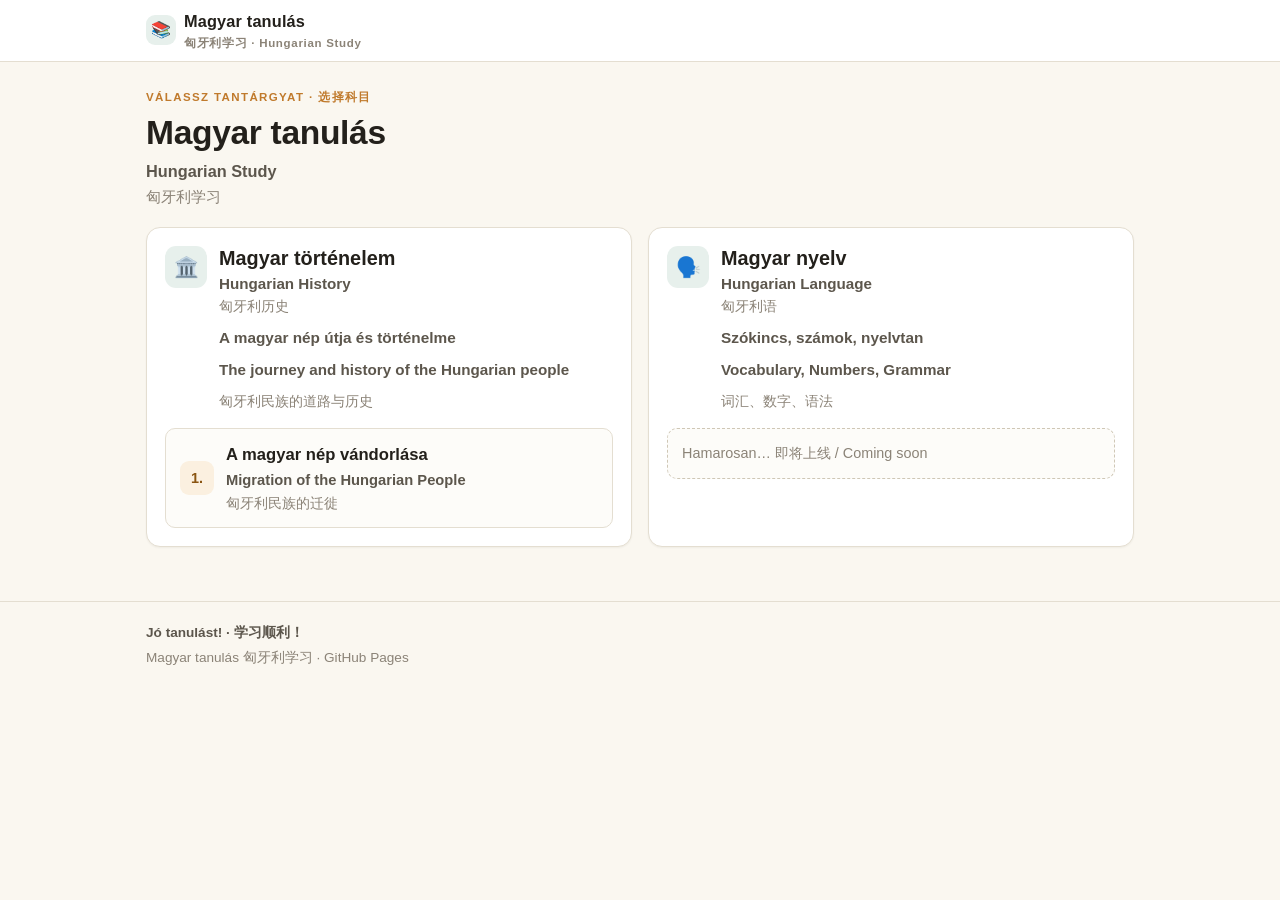
==== index.html @ de8283bd "Add Hungarian study site: home + History Lesson 01 (migration timeline, self-test, random quiz)" ====
<!DOCTYPE html>
<html lang="hu">
<head>
  <meta charset="UTF-8">
  <meta name="viewport" content="width=device-width, initial-scale=1">
  <meta name="description" content="Magyar tanulás – 匈牙利学习：匈牙利历史与匈牙利语课程，可在手机、平板、电脑上学习。">
  <title>Magyar tanulás 匈牙利学习</title>
  <link rel="stylesheet" href="assets/css/style.css">
  <link rel="icon" href="data:image/svg+xml,<svg xmlns='http://www.w3.org/2000/svg' viewBox='0 0 100 100'><text y='.9em' font-size='90'>📚</text></svg>">
</head>
<body class="mode-study">

  <header class="topbar">
    <div class="wrap topbar-inner">
      <a class="brand" href="index.html">
        <span class="brand-mark" aria-hidden="true">📚</span>
        <span>
          Magyar tanulás
          <small>匈牙利学习 · Hungarian Study</small>
        </span>
      </a>
    </div>
  </header>

  <main class="wrap">
    <div class="page-head">
      <p class="eyebrow">Válassz tantárgyat · 选择科目</p>
      <h1 lang="hu">Magyar tanulás</h1>
      <div class="en" lang="en">Hungarian Study</div>
      <div class="zh" lang="zh-Hans">匈牙利学习</div>
    </div>

    <!-- 分类和课程由 data/courses.js 自动生成 -->
    <div id="app" data-page="home"></div>
  </main>

  <footer class="foot">
    <div class="wrap">
      <p lang="hu" class="hu">Jó tanulást! · 学习顺利！</p>
      <p>Magyar tanulás 匈牙利学习 · GitHub Pages</p>
    </div>
  </footer>

  <script src="data/courses.js"></script>
  <script src="assets/js/app.js"></script>
</body>
</html>
---- assets/css/style.css ----
/* =========================================================================
   Magyar tanulás – 匈牙利学习  |  style.css
   设计原则：柔和纸张感、干净、留白充分、手机优先、字体稍大。
   匈牙利语最大最醒目；英文第二层；中文第三层（更小更浅）。
   ========================================================================= */

:root {
  --paper: #faf7f0;
  --card: #ffffff;
  --ink: #23201b;
  --ink-soft: #5c564c;
  --ink-faint: #8b8377;
  --line: #e4ded1;
  --line-strong: #cfc7b6;
  --accent: #2f6b5e;
  --accent-soft: #e7f0ec;
  --accent-ink: #1f4a41;
  --warm: #c07a2c;
  --warm-soft: #fbf0e0;
  --radius: 14px;
  --radius-sm: 10px;
  --shadow: 0 1px 2px rgba(35, 32, 27, 0.05);
}

* { box-sizing: border-box; }

html {
  -webkit-text-size-adjust: 100%;
}

body {
  margin: 0;
  background: var(--paper);
  color: var(--ink);
  font-family: "Segoe UI", "Noto Sans", -apple-system, BlinkMacSystemFont, Roboto,
    "Helvetica Neue", Arial, sans-serif;
  font-size: 17px;
  line-height: 1.6;
  -webkit-font-smoothing: antialiased;
}

.wrap {
  width: 100%;
  max-width: 1020px;
  margin: 0 auto;
  padding: 0 16px;
}

a { color: var(--accent-ink); }

/* ---------- 语言层级：HU 第一 / EN 第二 / ZH 第三 ---------- */
.hu { font-weight: 700; }
.en { color: var(--ink-soft); }
.zh { color: var(--ink-faint); font-size: 0.86em; line-height: 1.55; }

/* ---------- 顶部栏 ---------- */
.topbar {
  background: var(--card);
  border-bottom: 1px solid var(--line);
  position: sticky;
  top: 0;
  z-index: 20;
}

.topbar-inner {
  display: flex;
  align-items: center;
  gap: 10px;
  min-height: 58px;
  padding-top: 8px;
  padding-bottom: 8px;
  flex-wrap: wrap;
}

.brand {
  font-weight: 800;
  font-size: 1.02rem;
  letter-spacing: 0.01em;
  text-decoration: none;
  color: var(--ink);
  margin-right: auto;
  display: flex;
  align-items: center;
  gap: 8px;
}

.brand small {
  display: block;
  font-weight: 600;
  font-size: 0.72rem;
  color: var(--ink-faint);
  letter-spacing: 0.06em;
}

.brand-mark {
  width: 30px;
  height: 30px;
  border-radius: 9px;
  background: var(--accent-soft);
  color: var(--accent-ink);
  display: grid;
  place-items: center;
  font-size: 1rem;
  flex: none;
}

.backlink {
  text-decoration: none;
  font-size: 0.92rem;
  font-weight: 600;
  color: var(--accent-ink);
  padding: 7px 10px;
  border-radius: 8px;
  white-space: nowrap;
}

.backlink:hover { background: var(--accent-soft); }

/* ---------- 按钮 ---------- */
.btn {
  font: inherit;
  font-size: 0.92rem;
  font-weight: 600;
  cursor: pointer;
  border: 1px solid var(--line-strong);
  background: var(--card);
  color: var(--ink);
  border-radius: 10px;
  padding: 9px 13px;
  line-height: 1.2;
  transition: background 0.15s ease, border-color 0.15s ease, color 0.15s ease;
}

.btn:hover { border-color: var(--accent); }

.btn-accent {
  background: var(--accent);
  border-color: var(--accent);
  color: #fff;
}

.btn-accent:hover { background: var(--accent-ink); border-color: var(--accent-ink); }

.btn.is-on {
  background: var(--accent-soft);
  border-color: var(--accent);
  color: var(--accent-ink);
}

.btn-sm {
  font-size: 0.84rem;
  padding: 7px 11px;
  border-radius: 9px;
}

/* ---------- 页面标题区块 ---------- */
.page-head {
  padding: 26px 0 18px;
}

.eyebrow {
  text-transform: uppercase;
  letter-spacing: 0.12em;
  font-size: 0.72rem;
  font-weight: 700;
  color: var(--warm);
  margin: 0 0 6px;
}

.page-head h1 {
  margin: 0;
  font-size: 1.72rem;
  line-height: 1.25;
  letter-spacing: -0.01em;
}

.page-head .en {
  font-size: 1.02rem;
  font-weight: 600;
  margin-top: 4px;
}

.page-head .zh {
  margin-top: 2px;
  font-size: 0.92rem;
}

/* ---------- 首页分类 ---------- */
.course-grid {
  display: grid;
  gap: 16px;
  padding-bottom: 24px;
}

.course-card {
  background: var(--card);
  border: 1px solid var(--line);
  border-radius: var(--radius);
  box-shadow: var(--shadow);
  padding: 18px;
}

.course-card-head {
  display: flex;
  align-items: flex-start;
  gap: 12px;
}

.course-icon {
  width: 42px;
  height: 42px;
  flex: none;
  border-radius: 11px;
  background: var(--accent-soft);
  display: grid;
  place-items: center;
  font-size: 1.25rem;
}

.course-card h2 {
  margin: 0;
  font-size: 1.24rem;
  line-height: 1.3;
}

.course-card .en { font-weight: 600; font-size: 0.95rem; }
.course-card .zh { font-size: 0.88rem; }

.lesson-list {
  list-style: none;
  margin: 16px 0 0;
  padding: 0;
  display: grid;
  gap: 10px;
}

.lesson-link {
  display: flex;
  align-items: center;
  gap: 12px;
  text-decoration: none;
  color: var(--ink);
  background: #fdfcf9;
  border: 1px solid var(--line);
  border-radius: var(--radius-sm);
  padding: 13px 14px;
  transition: border-color 0.15s ease, background 0.15s ease;
}

.lesson-link:hover {
  border-color: var(--accent);
  background: var(--accent-soft);
}

.lesson-code {
  flex: none;
  width: 34px;
  height: 34px;
  border-radius: 9px;
  background: var(--warm-soft);
  color: #8a5512;
  display: grid;
  place-items: center;
  font-weight: 800;
  font-size: 0.9rem;
}

.lesson-link .hu { font-size: 1.04rem; }
.lesson-link .en { font-size: 0.92rem; color: var(--ink-soft); }
.lesson-link .zh { font-size: 0.85rem; }

.empty-note {
  margin: 16px 0 0;
  border: 1px dashed var(--line-strong);
  border-radius: var(--radius-sm);
  padding: 13px 14px;
  color: var(--ink-faint);
  font-size: 0.9rem;
  background: #fdfcf9;
}

/* ---------- 模式控制条 ---------- */
.controls {
  display: flex;
  flex-wrap: wrap;
  gap: 8px;
  align-items: center;
  background: var(--card);
  border: 1px solid var(--line);
  border-radius: var(--radius);
  padding: 10px;
  margin-bottom: 20px;
  box-shadow: var(--shadow);
}

.seg {
  display: inline-flex;
  background: #f3efe6;
  border-radius: 10px;
  padding: 3px;
  gap: 3px;
}

.seg .btn {
  border: none;
  background: transparent;
  padding: 8px 12px;
  border-radius: 8px;
  color: var(--ink-soft);
}

.seg .btn[aria-pressed="true"] {
  background: var(--card);
  color: var(--accent-ink);
  box-shadow: 0 1px 2px rgba(35, 32, 27, 0.08);
}

.controls .spacer { flex: 1 1 auto; }
.spacer { flex: 1 1 auto; }

/* 副标题 / 一句话重点 */
.keyline {
  margin-top: 12px;
  background: var(--card);
  border: 1px solid var(--line);
  border-left: 4px solid var(--accent);
  border-radius: var(--radius-sm);
  padding: 11px 14px;
  box-shadow: var(--shadow);
}

.keyline-hu { font-size: 1.02rem; font-weight: 700; }
.keyline-en { font-size: 0.92rem; }
.keyline-zh { font-size: 0.85rem; }

.tagline-hu,
.tagline-en,
.tagline-zh { margin-top: 8px; }

.tagline-hu { font-size: 0.96rem; font-weight: 600; color: var(--ink-soft); }
.tagline-en { font-size: 0.88rem; }
.tagline-zh { font-size: 0.84rem; }

.course-titles { min-width: 0; }

/* 辅助翻译开关（EN/ZH） */
body.hide-trans .en,
body.hide-trans .zh { display: none !important; }

/* ---------- 时间线 ---------- */
.section {
  margin-bottom: 30px;
}

.section-head {
  display: flex;
  align-items: baseline;
  gap: 10px;
  flex-wrap: wrap;
  margin-bottom: 12px;
}

.section-head h2 {
  margin: 0;
  font-size: 1.22rem;
}

.section-head .en { font-size: 0.94rem; font-weight: 600; }
.section-head .zh { font-size: 0.86rem; }

.timeline {
  display: grid;
  gap: 0;
  position: relative;
}

.stage {
  position: relative;
  padding-left: 40px;
  padding-bottom: 14px;
}

/* 竖线 */
.stage::before {
  content: "";
  position: absolute;
  left: 13px;
  top: 26px;
  bottom: -4px;
  width: 2px;
  background: var(--line-strong);
}

.stage:last-child::before { display: none; }

.stage-dot {
  position: absolute;
  left: 4px;
  top: 12px;
  width: 20px;
  height: 20px;
  border-radius: 50%;
  background: var(--card);
  border: 3px solid var(--line-strong);
  z-index: 1;
}

.stage.is-open .stage-dot {
  border-color: var(--accent);
  background: var(--accent);
}

.stage-btn {
  width: 100%;
  text-align: left;
  font: inherit;
  cursor: pointer;
  background: var(--card);
  border: 1px solid var(--line);
  border-radius: var(--radius);
  padding: 13px 15px;
  display: flex;
  align-items: center;
  gap: 10px;
  box-shadow: var(--shadow);
}

.stage-btn:hover { border-color: var(--accent); }

.stage.is-open .stage-btn {
  border-color: var(--accent);
  background: var(--accent-soft);
}

.stage-label {
  font-size: 1.16rem;
  font-weight: 800;
  letter-spacing: -0.01em;
  margin-right: auto;
}

.stage-period {
  font-size: 0.8rem;
  font-weight: 700;
  color: #8a5512;
  background: var(--warm-soft);
  border-radius: 999px;
  padding: 3px 9px;
  white-space: nowrap;
}

.chev {
  flex: none;
  font-size: 0.8rem;
  color: var(--ink-faint);
  transition: transform 0.18s ease;
}

.stage.is-open .chev { transform: rotate(90deg); }

.stage-panel {
  display: none;
  border: 1px solid var(--line);
  border-top: none;
  border-radius: 0 0 var(--radius) var(--radius);
  background: var(--card);
  padding: 4px 15px 15px;
  margin-top: -1px;
}

.stage.is-open .stage-panel { display: block; }

.point-list {
  list-style: none;
  margin: 10px 0 0;
  padding: 0;
  display: grid;
  gap: 12px;
}

.point-list li {
  border-left: 3px solid var(--accent-soft);
  padding-left: 12px;
}

.point-list .hu {
  font-size: 1.12rem;
  font-weight: 700;
  line-height: 1.4;
}

.point-list .en {
  font-size: 0.95rem;
  margin-top: 2px;
}

.point-list .zh {
  font-size: 0.85rem;
  margin-top: 1px;
}

/* ---------- 记忆卡工具 ---------- */
.toolkit {
  margin-top: 14px;
  padding-top: 12px;
  border-top: 1px dashed var(--line-strong);
}

.toolkit-head {
  display: flex;
  align-items: center;
  gap: 10px;
  flex-wrap: wrap;
}

.toolkit-title {
  font-weight: 800;
  font-size: 1rem;
}

.toolkit-body { display: none; margin-top: 12px; }
.toolkit-body.is-open { display: block; }

.toolkit-hint {
  font-size: 0.86rem;
  color: var(--ink-faint);
  margin: 0 0 10px;
}

.card-grid {
  display: grid;
  grid-template-columns: repeat(2, minmax(0, 1fr));
  gap: 9px;
}

.mcard {
  font: inherit;
  cursor: pointer;
  min-height: 62px;
  border-radius: var(--radius-sm);
  border: 1px solid var(--line-strong);
  background: #fdfcf9;
  color: var(--ink);
  padding: 10px 8px;
  display: grid;
  place-items: center;
  text-align: center;
  transition: background 0.15s ease, border-color 0.15s ease;
}

.mcard:hover { border-color: var(--accent); }

.mcard .mname {
  font-size: 1.08rem;
  font-weight: 700;
  letter-spacing: -0.01em;
}

.mcard .mplaceholder {
  color: var(--ink-faint);
  font-size: 0.9rem;
  font-weight: 600;
}

.mcard.is-shown {
  background: var(--accent-soft);
  border-color: var(--accent);
  color: var(--accent-ink);
}

.toolkit-actions {
  display: flex;
  gap: 8px;
  margin-top: 11px;
  flex-wrap: wrap;
}

/* ---------- 自测 ---------- */
.quiz-list {
  display: grid;
  gap: 11px;
}

.qcard {
  background: var(--card);
  border: 1px solid var(--line);
  border-radius: var(--radius);
  padding: 14px 15px;
  box-shadow: var(--shadow);
}

.qhead {
  display: flex;
  align-items: baseline;
  gap: 9px;
}

.qnum {
  flex: none;
  font-size: 0.8rem;
  font-weight: 800;
  color: var(--accent-ink);
  background: var(--accent-soft);
  border-radius: 6px;
  padding: 2px 7px;
}

.qprompt .hu {
  font-size: 1.12rem;
  font-weight: 700;
  line-height: 1.4;
}

.qprompt .en { font-size: 0.93rem; }
.qprompt .zh { font-size: 0.85rem; }

.qactions { margin-top: 11px; display: flex; gap: 8px; flex-wrap: wrap; }

.qanswer {
  display: none;
  margin-top: 12px;
  border-top: 1px dashed var(--line-strong);
  padding-top: 11px;
}

.qcard.is-open .qanswer { display: block; }

.answer-label {
  font-size: 0.74rem;
  font-weight: 800;
  letter-spacing: 0.1em;
  text-transform: uppercase;
  color: var(--warm);
  margin-bottom: 4px;
}

.qanswer .hu {
  font-size: 1.16rem;
  font-weight: 800;
  color: var(--accent-ink);
}

.qanswer .en { font-size: 0.94rem; }
.qanswer .zh { font-size: 0.85rem; }

.answer-chips {
  display: flex;
  flex-wrap: wrap;
  gap: 7px;
  margin-top: 4px;
}

.answer-chips span {
  background: var(--accent-soft);
  color: var(--accent-ink);
  border-radius: 999px;
  padding: 5px 12px;
  font-weight: 700;
  font-size: 1rem;
}

/* 自测模式：默认藏起答案 */
body.mode-test .qcard .qanswer { display: none; }
body.mode-test .qcard.is-open .qanswer { display: block; }
body.mode-test .toolkit-body .mcard .mname { display: none; }
body.mode-test .toolkit-body .mcard.is-shown .mname { display: inline; }
body.mode-test .toolkit-body .mcard.is-shown .mplaceholder { display: none; }

body.mode-study .toolkit-body.is-open .mcard.is-shown .mplaceholder { display: none; }

/* ---------- 随机复习 ---------- */
.random-box {
  background: var(--card);
  border: 1px solid var(--line);
  border-radius: var(--radius);
  padding: 16px;
  box-shadow: var(--shadow);
}

.random-prompt {
  min-height: 62px;
  display: grid;
  place-items: center;
  text-align: center;
  border: 1px dashed var(--line-strong);
  border-radius: var(--radius-sm);
  padding: 14px;
  background: #fdfcf9;
  margin-bottom: 12px;
}

.random-prompt .placeholder {
  color: var(--ink-faint);
  font-size: 0.95rem;
}

.random-prompt .hu { font-size: 1.22rem; font-weight: 700; }
.random-prompt .en { font-size: 0.94rem; }
.random-prompt .zh { font-size: 0.85rem; }

.random-answer {
  display: none;
  text-align: center;
  border-top: 1px dashed var(--line-strong);
  padding-top: 12px;
  margin-bottom: 12px;
}

.random-answer.is-open { display: block; }
.random-answer .hu { font-size: 1.3rem; font-weight: 800; color: var(--accent-ink); }
.random-answer .en { font-size: 0.95rem; }
.random-answer .zh { font-size: 0.86rem; }

.random-actions { display: flex; gap: 8px; flex-wrap: wrap; }

/* ---------- 页脚 ---------- */
.foot {
  border-top: 1px solid var(--line);
  margin-top: 30px;
  padding: 20px 0 34px;
  color: var(--ink-faint);
  font-size: 0.85rem;
}

.foot p { margin: 0 0 4px; }
.foot .hu { color: var(--ink-soft); font-weight: 600; }

/* ---------- 宽屏 ---------- */
@media (min-width: 720px) {
  body { font-size: 18px; }
  .course-grid { grid-template-columns: repeat(2, minmax(0, 1fr)); }
  .card-grid { grid-template-columns: repeat(4, minmax(0, 1fr)); }
  .lesson-list { gap: 11px; }
}

@media (min-width: 880px) {
  .page-head h1 { font-size: 2.1rem; }
  /* 横向时间线 */
  .timeline {
    grid-template-columns: repeat(4, minmax(0, 1fr));
    gap: 14px;
    align-items: start;
  }

  .stage {
    padding-left: 0;
    padding-bottom: 0;
    display: flex;
    flex-direction: column;
  }

  .stage::before { display: none; }

  .stage-dot {
    position: static;
    order: -1;
    margin: 0 auto 10px;
    width: 22px;
    height: 22px;
  }

  /* 横向连接线 */
  .timeline::before {
    content: "";
    position: absolute;
    left: 8%;
    right: 8%;
    top: 10px;
    height: 2px;
    background: var(--line-strong);
  }

  .stage-btn { flex-direction: column; align-items: flex-start; gap: 6px; }
  .stage-label { font-size: 1.1rem; }
  .chev { position: absolute; right: 12px; top: 14px; }
  .stage-btn { position: relative; }

  .stage-panel {
    border-top: 1px solid var(--line);
    border-radius: var(--radius);
    margin-top: 6px;
    padding-top: 12px;
  }

  .stage.is-open .stage-panel { display: block; }
}

@media (min-width: 1024px) {
  .card-grid { grid-template-columns: repeat(7, minmax(0, 1fr)); }
}

/* 减少动画偏好 */
@media (prefers-reduced-motion: reduce) {
  * { transition: none !important; }
}
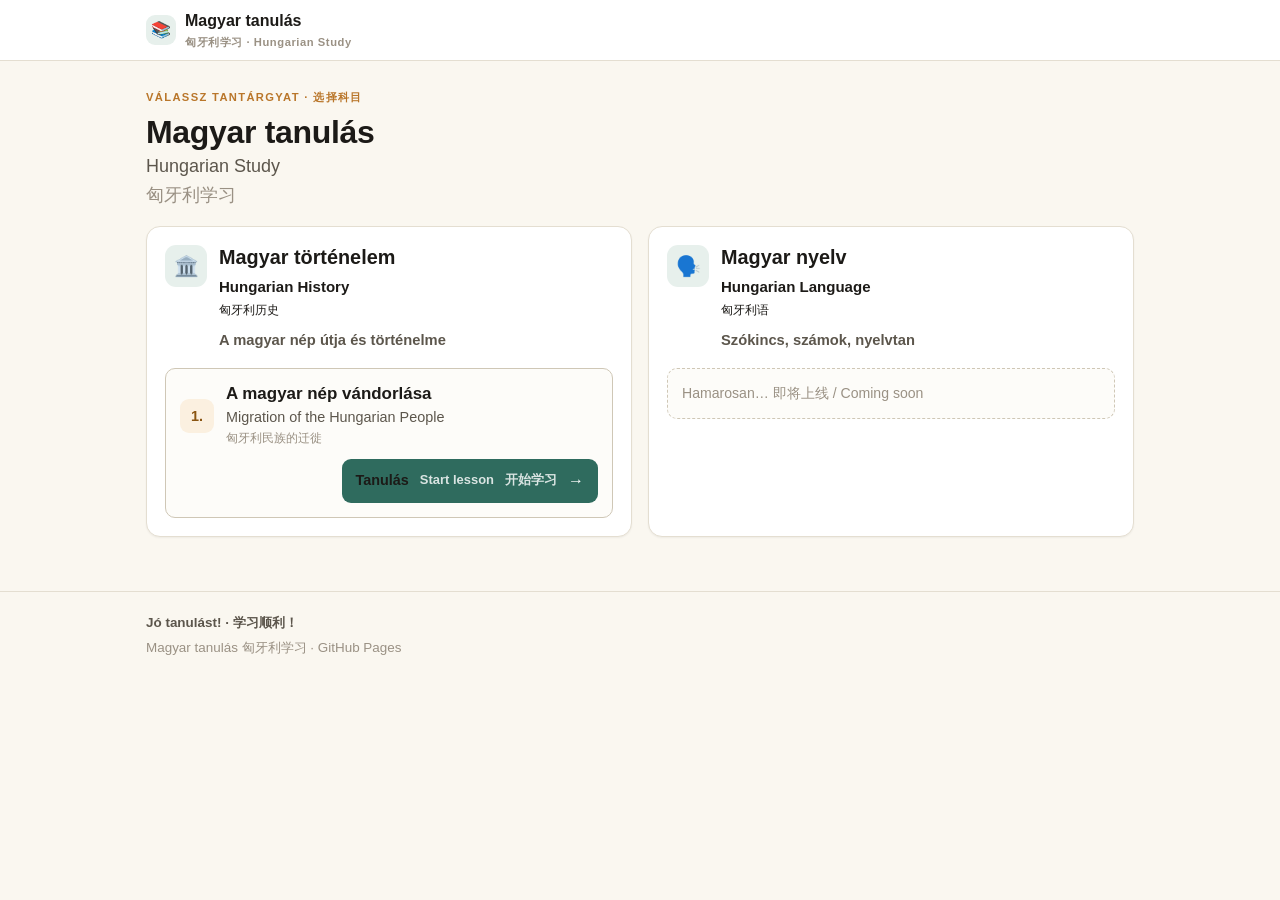
==== commit 3d6b3a28: "Bust GitHub Pages asset cache with ?v=2 so the new lesson page shows immediately" ====
--- a/index.html
+++ b/index.html
@@ -5,7 +5,7 @@
   <meta name="viewport" content="width=device-width, initial-scale=1">
   <meta name="description" content="Magyar tanulás – 匈牙利学习：匈牙利历史与匈牙利语课程，可在手机、平板、电脑上学习。">
   <title>Magyar tanulás 匈牙利学习</title>
-  <link rel="stylesheet" href="assets/css/style.css">
+  <link rel="stylesheet" href="assets/css/style.css?v=2">
   <link rel="icon" href="data:image/svg+xml,<svg xmlns='http://www.w3.org/2000/svg' viewBox='0 0 100 100'><text y='.9em' font-size='90'>📚</text></svg>">
 </head>
 <body class="mode-study">
@@ -41,7 +41,7 @@
     </div>
   </footer>
 
-  <script src="data/courses.js"></script>
-  <script src="assets/js/app.js"></script>
+  <script src="data/courses.js?v=2"></script>
+  <script src="assets/js/app.js?v=2"></script>
 </body>
 </html>
--- a/assets/css/style.css
+++ b/assets/css/style.css
@@ -1,32 +1,37 @@
 /* =========================================================================
    Magyar tanulás – 匈牙利学习  |  style.css
-   设计原则：柔和纸张感、干净、留白充分、手机优先、字体稍大。
-   匈牙利语最大最醒目；英文第二层；中文第三层（更小更浅）。
+
+   视觉层级（这是匈牙利语学习网站）：
+     匈牙利语 HU  —— 最大、最黑、最突出
+     英语 EN      —— 明显小一档、灰色
+     中文 ZH      —— 更小、更浅
+   HU 始终显示；EN / 中文可以用页面顶部的按钮一起关掉。
+
+   手机优先；电脑上正文栏收窄，迁徙主线始终是纵向。
    ========================================================================= */
 
 :root {
   --paper: #faf7f0;
   --card: #ffffff;
-  --ink: #23201b;
+  --ink: #1c1a17;
   --ink-soft: #5c564c;
-  --ink-faint: #8b8377;
+  --ink-faint: #9a9184;
   --line: #e4ded1;
   --line-strong: #cfc7b6;
   --accent: #2f6b5e;
   --accent-soft: #e7f0ec;
   --accent-ink: #1f4a41;
-  --warm: #c07a2c;
+  --warm: #b9762a;
   --warm-soft: #fbf0e0;
+  --warm-ink: #8a5512;
   --radius: 14px;
   --radius-sm: 10px;
-  --shadow: 0 1px 2px rgba(35, 32, 27, 0.05);
+  --shadow: 0 1px 2px rgba(28, 26, 23, 0.05);
 }
 
 * { box-sizing: border-box; }
 
-html {
-  -webkit-text-size-adjust: 100%;
-}
+html { -webkit-text-size-adjust: 100%; }
 
 body {
   margin: 0;
@@ -46,12 +51,19 @@
   padding: 0 16px;
 }
 
+/* 课程页正文栏收窄，读起来更舒服 */
+.wrap.narrow { max-width: 780px; }
+
 a { color: var(--accent-ink); }
 
-/* ---------- 语言层级：HU 第一 / EN 第二 / ZH 第三 ---------- */
-.hu { font-weight: 700; }
+/* ---------- 三层语言 ---------- */
+.hu { font-weight: 700; color: var(--ink); }
 .en { color: var(--ink-soft); }
-.zh { color: var(--ink-faint); font-size: 0.86em; line-height: 1.55; }
+.zh { color: var(--ink-faint); }
+
+/* 语言开关 */
+body.hide-en .en { display: none !important; }
+body.hide-zh .zh { display: none !important; }
 
 /* ---------- 顶部栏 ---------- */
 .topbar {
@@ -66,30 +78,27 @@
   display: flex;
   align-items: center;
   gap: 10px;
-  min-height: 58px;
+  min-height: 56px;
   padding-top: 8px;
   padding-bottom: 8px;
-  flex-wrap: wrap;
 }
 
 .brand {
   font-weight: 800;
-  font-size: 1.02rem;
-  letter-spacing: 0.01em;
+  font-size: 1rem;
   text-decoration: none;
   color: var(--ink);
-  margin-right: auto;
   display: flex;
   align-items: center;
-  gap: 8px;
+  gap: 9px;
 }
 
 .brand small {
   display: block;
   font-weight: 600;
-  font-size: 0.72rem;
+  font-size: 0.7rem;
   color: var(--ink-faint);
-  letter-spacing: 0.06em;
+  letter-spacing: 0.05em;
 }
 
 .brand-mark {
@@ -106,7 +115,7 @@
 
 .backlink {
   text-decoration: none;
-  font-size: 0.92rem;
+  font-size: 0.9rem;
   font-weight: 600;
   color: var(--accent-ink);
   padding: 7px 10px;
@@ -116,10 +125,12 @@
 
 .backlink:hover { background: var(--accent-soft); }
 
+.spacer { flex: 1 1 auto; }
+
 /* ---------- 按钮 ---------- */
 .btn {
   font: inherit;
-  font-size: 0.92rem;
+  font-size: 0.9rem;
   font-weight: 600;
   cursor: pointer;
   border: 1px solid var(--line-strong);
@@ -127,7 +138,8 @@
   color: var(--ink);
   border-radius: 10px;
   padding: 9px 13px;
-  line-height: 1.2;
+  line-height: 1.25;
+  text-align: left;
   transition: background 0.15s ease, border-color 0.15s ease, color 0.15s ease;
 }
 
@@ -141,27 +153,26 @@
 
 .btn-accent:hover { background: var(--accent-ink); border-color: var(--accent-ink); }
 
-.btn.is-on {
-  background: var(--accent-soft);
-  border-color: var(--accent);
-  color: var(--accent-ink);
-}
-
-.btn-sm {
-  font-size: 0.84rem;
-  padding: 7px 11px;
-  border-radius: 9px;
-}
-
-/* ---------- 页面标题区块 ---------- */
-.page-head {
-  padding: 26px 0 18px;
-}
+/* 绿色按钮上的辅助语言要保证对比度 */
+.btn-accent .en,
+.btn-accent .zh,
+.btn-accent .ic { color: rgba(255, 255, 255, 0.88); }
+
+.btn-sm { font-size: 0.84rem; padding: 8px 11px; border-radius: 9px; }
+
+/* 按钮里的三层语言排成一行 */
+.btn .en,
+.btn .zh { font-size: 0.88em; font-weight: 600; margin-left: 5px; }
+
+.btn .ic { margin-right: 5px; font-size: 0.9em; }
+
+/* ---------- 页面标题 ---------- */
+.page-head { padding: 22px 0 16px; }
 
 .eyebrow {
   text-transform: uppercase;
   letter-spacing: 0.12em;
-  font-size: 0.72rem;
+  font-size: 0.7rem;
   font-weight: 700;
   color: var(--warm);
   margin: 0 0 6px;
@@ -169,117 +180,15 @@
 
 .page-head h1 {
   margin: 0;
-  font-size: 1.72rem;
+  font-size: 1.66rem;
   line-height: 1.25;
   letter-spacing: -0.01em;
 }
 
-.page-head .en {
-  font-size: 1.02rem;
-  font-weight: 600;
-  margin-top: 4px;
-}
-
-.page-head .zh {
-  margin-top: 2px;
-  font-size: 0.92rem;
-}
-
-/* ---------- 首页分类 ---------- */
-.course-grid {
-  display: grid;
-  gap: 16px;
-  padding-bottom: 24px;
-}
-
-.course-card {
-  background: var(--card);
-  border: 1px solid var(--line);
-  border-radius: var(--radius);
-  box-shadow: var(--shadow);
-  padding: 18px;
-}
-
-.course-card-head {
-  display: flex;
-  align-items: flex-start;
-  gap: 12px;
-}
-
-.course-icon {
-  width: 42px;
-  height: 42px;
-  flex: none;
-  border-radius: 11px;
-  background: var(--accent-soft);
-  display: grid;
-  place-items: center;
-  font-size: 1.25rem;
-}
-
-.course-card h2 {
-  margin: 0;
-  font-size: 1.24rem;
-  line-height: 1.3;
-}
-
-.course-card .en { font-weight: 600; font-size: 0.95rem; }
-.course-card .zh { font-size: 0.88rem; }
-
-.lesson-list {
-  list-style: none;
-  margin: 16px 0 0;
-  padding: 0;
-  display: grid;
-  gap: 10px;
-}
-
-.lesson-link {
-  display: flex;
-  align-items: center;
-  gap: 12px;
-  text-decoration: none;
-  color: var(--ink);
-  background: #fdfcf9;
-  border: 1px solid var(--line);
-  border-radius: var(--radius-sm);
-  padding: 13px 14px;
-  transition: border-color 0.15s ease, background 0.15s ease;
-}
-
-.lesson-link:hover {
-  border-color: var(--accent);
-  background: var(--accent-soft);
-}
-
-.lesson-code {
-  flex: none;
-  width: 34px;
-  height: 34px;
-  border-radius: 9px;
-  background: var(--warm-soft);
-  color: #8a5512;
-  display: grid;
-  place-items: center;
-  font-weight: 800;
-  font-size: 0.9rem;
-}
-
-.lesson-link .hu { font-size: 1.04rem; }
-.lesson-link .en { font-size: 0.92rem; color: var(--ink-soft); }
-.lesson-link .zh { font-size: 0.85rem; }
-
-.empty-note {
-  margin: 16px 0 0;
-  border: 1px dashed var(--line-strong);
-  border-radius: var(--radius-sm);
-  padding: 13px 14px;
-  color: var(--ink-faint);
-  font-size: 0.9rem;
-  background: #fdfcf9;
-}
-
-/* ---------- 模式控制条 ---------- */
+.title-en { font-size: 0.98rem; font-weight: 600; margin-top: 4px; }
+.title-zh { font-size: 0.78rem; margin-top: 2px; }
+
+/* ---------- 模式 / 语言控制条 ---------- */
 .controls {
   display: flex;
   flex-wrap: wrap;
@@ -312,45 +221,53 @@
 .seg .btn[aria-pressed="true"] {
   background: var(--card);
   color: var(--accent-ink);
-  box-shadow: 0 1px 2px rgba(35, 32, 27, 0.08);
-}
-
-.controls .spacer { flex: 1 1 auto; }
-.spacer { flex: 1 1 auto; }
-
-/* 副标题 / 一句话重点 */
-.keyline {
-  margin-top: 12px;
-  background: var(--card);
-  border: 1px solid var(--line);
-  border-left: 4px solid var(--accent);
-  border-radius: var(--radius-sm);
-  padding: 11px 14px;
-  box-shadow: var(--shadow);
-}
-
-.keyline-hu { font-size: 1.02rem; font-weight: 700; }
-.keyline-en { font-size: 0.92rem; }
-.keyline-zh { font-size: 0.85rem; }
-
-.tagline-hu,
-.tagline-en,
-.tagline-zh { margin-top: 8px; }
-
-.tagline-hu { font-size: 0.96rem; font-weight: 600; color: var(--ink-soft); }
-.tagline-en { font-size: 0.88rem; }
-.tagline-zh { font-size: 0.84rem; }
-
-.course-titles { min-width: 0; }
-
-/* 辅助翻译开关（EN/ZH） */
-body.hide-trans .en,
-body.hide-trans .zh { display: none !important; }
-
-/* ---------- 时间线 ---------- */
-.section {
-  margin-bottom: 30px;
-}
+  box-shadow: 0 1px 2px rgba(28, 26, 23, 0.08);
+}
+
+.lang-row {
+  display: inline-flex;
+  align-items: center;
+  gap: 5px;
+  padding-left: 4px;
+}
+
+.lang-label {
+  font-size: 0.72rem;
+  font-weight: 700;
+  letter-spacing: 0.08em;
+  text-transform: uppercase;
+  color: var(--ink-faint);
+  margin-right: 2px;
+}
+
+.lang-chip {
+  font: inherit;
+  font-size: 0.84rem;
+  font-weight: 700;
+  cursor: pointer;
+  border: 1px solid var(--line-strong);
+  background: #fdfcf9;
+  color: var(--ink-faint);
+  border-radius: 999px;
+  padding: 6px 12px;
+  line-height: 1.2;
+}
+
+.lang-chip.is-on {
+  background: var(--accent-soft);
+  border-color: var(--accent);
+  color: var(--accent-ink);
+}
+
+.lang-chip.is-locked {
+  cursor: default;
+  background: var(--accent);
+  border-color: var(--accent);
+  color: #fff;
+}
+
+/* ---------- 区块标题 ---------- */
+.section { margin-bottom: 28px; }
 
 .section-head {
   display: flex;
@@ -360,116 +277,107 @@
   margin-bottom: 12px;
 }
 
-.section-head h2 {
-  margin: 0;
-  font-size: 1.22rem;
-}
-
-.section-head .en { font-size: 0.94rem; font-weight: 600; }
-.section-head .zh { font-size: 0.86rem; }
-
+.section-head h2 { margin: 0; font-size: 1.18rem; }
+.section-head .en { font-size: 0.9rem; font-weight: 600; }
+.section-head .zh { font-size: 0.82rem; }
+
+/* ---------- 纵向迁徙主线 ---------- */
 .timeline {
   display: grid;
   gap: 0;
-  position: relative;
 }
 
 .stage {
-  position: relative;
-  padding-left: 40px;
-  padding-bottom: 14px;
-}
-
-/* 竖线 */
-.stage::before {
-  content: "";
-  position: absolute;
-  left: 13px;
-  top: 26px;
-  bottom: -4px;
-  width: 2px;
-  background: var(--line-strong);
-}
-
-.stage:last-child::before { display: none; }
-
-.stage-dot {
-  position: absolute;
-  left: 4px;
-  top: 12px;
-  width: 20px;
-  height: 20px;
-  border-radius: 50%;
-  background: var(--card);
-  border: 3px solid var(--line-strong);
-  z-index: 1;
-}
-
-.stage.is-open .stage-dot {
-  border-color: var(--accent);
-  background: var(--accent);
-}
-
-.stage-btn {
-  width: 100%;
-  text-align: left;
-  font: inherit;
-  cursor: pointer;
   background: var(--card);
   border: 1px solid var(--line);
   border-radius: var(--radius);
-  padding: 13px 15px;
+  box-shadow: var(--shadow);
+  overflow: hidden;
+}
+
+.stage.is-open { border-color: var(--accent); }
+
+.stage-btn {
+  width: 100%;
+  font: inherit;
+  cursor: pointer;
+  border: none;
+  background: transparent;
+  padding: 14px 15px;
   display: flex;
   align-items: center;
-  gap: 10px;
-  box-shadow: var(--shadow);
-}
-
-.stage-btn:hover { border-color: var(--accent); }
-
-.stage.is-open .stage-btn {
-  border-color: var(--accent);
-  background: var(--accent-soft);
-}
-
-.stage-label {
-  font-size: 1.16rem;
+  gap: 12px;
+  text-align: left;
+}
+
+.stage-num {
+  flex: none;
+  width: 30px;
+  height: 30px;
+  border-radius: 9px;
+  background: var(--warm-soft);
+  color: var(--warm-ink);
+  display: grid;
+  place-items: center;
+  font-weight: 800;
+  font-size: 0.9rem;
+}
+
+.stage.is-open .stage-num { background: var(--accent); color: #fff; }
+
+.stage-titles { min-width: 0; margin-right: auto; }
+
+.stage-period { display: block; font-size: 0.76rem; font-weight: 700; }
+.stage-period .hu { color: var(--warm-ink); }
+.stage-period .en,
+.stage-period .zh { font-weight: 600; }
+.stage-period .en { margin-left: 6px; }
+.stage-period .zh { margin-left: 6px; }
+
+.stage-name {
+  display: block;
+  font-size: 1.2rem;
   font-weight: 800;
   letter-spacing: -0.01em;
-  margin-right: auto;
-}
-
-.stage-period {
-  font-size: 0.8rem;
-  font-weight: 700;
-  color: #8a5512;
-  background: var(--warm-soft);
-  border-radius: 999px;
-  padding: 3px 9px;
-  white-space: nowrap;
-}
+  line-height: 1.3;
+}
+
+.stage-name-en { font-size: 0.9rem; font-weight: 600; }
+.stage-name-zh { font-size: 0.76rem; }
+.stage-name-en,
+.stage-name-zh { display: block; }
+
+.stage-btn.is-static { cursor: default; }
 
 .chev {
   flex: none;
-  font-size: 0.8rem;
+  font-size: 1.1rem;
   color: var(--ink-faint);
   transition: transform 0.18s ease;
 }
 
-.stage.is-open .chev { transform: rotate(90deg); }
+.stage.is-open .chev { transform: rotate(90deg); color: var(--accent); }
 
 .stage-panel {
   display: none;
-  border: 1px solid var(--line);
-  border-top: none;
-  border-radius: 0 0 var(--radius) var(--radius);
-  background: var(--card);
+  border-top: 1px dashed var(--line-strong);
   padding: 4px 15px 15px;
-  margin-top: -1px;
 }
 
 .stage.is-open .stage-panel { display: block; }
 
+/* 主线箭头：↓ */
+.stage-arrow {
+  display: grid;
+  place-items: center;
+  color: var(--accent);
+  font-size: 1.3rem;
+  line-height: 1;
+  padding: 5px 0;
+  user-select: none;
+}
+
+/* ---------- 阶段内容 ---------- */
 .point-list {
   list-style: none;
   margin: 10px 0 0;
@@ -483,49 +391,31 @@
   padding-left: 12px;
 }
 
-.point-list .hu {
-  font-size: 1.12rem;
-  font-weight: 700;
-  line-height: 1.4;
-}
-
-.point-list .en {
-  font-size: 0.95rem;
-  margin-top: 2px;
-}
-
-.point-list .zh {
-  font-size: 0.85rem;
-  margin-top: 1px;
-}
-
-/* ---------- 记忆卡工具 ---------- */
+.point-list .hu { font-size: 1.14rem; line-height: 1.4; }
+.point-list .en { font-size: 0.92rem; margin-top: 2px; }
+.point-list .zh { font-size: 0.76rem; margin-top: 2px; }
+
+/* ---------- 记忆卡 ---------- */
 .toolkit {
   margin-top: 14px;
   padding-top: 12px;
   border-top: 1px dashed var(--line-strong);
 }
 
-.toolkit-head {
-  display: flex;
-  align-items: center;
-  gap: 10px;
-  flex-wrap: wrap;
-}
-
-.toolkit-title {
-  font-weight: 800;
-  font-size: 1rem;
-}
-
-.toolkit-body { display: none; margin-top: 12px; }
+.toolkit-head { display: flex; flex-wrap: wrap; gap: 8px; }
+
+.toolkit-hint {
+  font-size: 0.84rem;
+  margin: 10px 0 10px;
+}
+
+.toolkit-hint .hu { color: var(--ink-soft); font-weight: 600; }
+.toolkit-hint .en { font-size: 0.86rem; }
+.toolkit-hint .zh { font-size: 0.74rem; }
+.toolkit-hint span { display: block; }
+
+.toolkit-body { display: none; }
 .toolkit-body.is-open { display: block; }
-
-.toolkit-hint {
-  font-size: 0.86rem;
-  color: var(--ink-faint);
-  margin: 0 0 10px;
-}
 
 .card-grid {
   display: grid;
@@ -536,7 +426,7 @@
 .mcard {
   font: inherit;
   cursor: pointer;
-  min-height: 62px;
+  min-height: 64px;
   border-radius: var(--radius-sm);
   border: 1px solid var(--line-strong);
   background: #fdfcf9;
@@ -551,35 +441,30 @@
 .mcard:hover { border-color: var(--accent); }
 
 .mcard .mname {
-  font-size: 1.08rem;
+  display: none;
+  font-size: 1.1rem;
   font-weight: 700;
   letter-spacing: -0.01em;
 }
 
 .mcard .mplaceholder {
-  color: var(--ink-faint);
-  font-size: 0.9rem;
-  font-weight: 600;
+  color: var(--line-strong);
+  font-size: 1.3rem;
+  font-weight: 800;
 }
 
 .mcard.is-shown {
   background: var(--accent-soft);
   border-color: var(--accent);
-  color: var(--accent-ink);
-}
-
-.toolkit-actions {
-  display: flex;
-  gap: 8px;
-  margin-top: 11px;
-  flex-wrap: wrap;
-}
+}
+
+.mcard.is-shown .mname { display: inline; color: var(--accent-ink); }
+.mcard.is-shown .mplaceholder { display: none; }
+
+.toolkit-actions { display: flex; gap: 8px; margin-top: 11px; flex-wrap: wrap; }
 
 /* ---------- 自测 ---------- */
-.quiz-list {
-  display: grid;
-  gap: 11px;
-}
+.quiz-list { display: grid; gap: 11px; }
 
 .qcard {
   background: var(--card);
@@ -589,15 +474,13 @@
   box-shadow: var(--shadow);
 }
 
-.qhead {
-  display: flex;
-  align-items: baseline;
-  gap: 9px;
-}
+.qcard.is-open { border-color: var(--accent); }
+
+.qhead { display: flex; align-items: baseline; gap: 9px; }
 
 .qnum {
   flex: none;
-  font-size: 0.8rem;
+  font-size: 0.78rem;
   font-weight: 800;
   color: var(--accent-ink);
   background: var(--accent-soft);
@@ -605,14 +488,10 @@
   padding: 2px 7px;
 }
 
-.qprompt .hu {
-  font-size: 1.12rem;
-  font-weight: 700;
-  line-height: 1.4;
-}
-
-.qprompt .en { font-size: 0.93rem; }
-.qprompt .zh { font-size: 0.85rem; }
+.qprompt { min-width: 0; }
+.qprompt .hu { font-size: 1.12rem; line-height: 1.4; }
+.qprompt .en { font-size: 0.9rem; }
+.qprompt .zh { font-size: 0.76rem; }
 
 .qactions { margin-top: 11px; display: flex; gap: 8px; flex-wrap: wrap; }
 
@@ -626,7 +505,7 @@
 .qcard.is-open .qanswer { display: block; }
 
 .answer-label {
-  font-size: 0.74rem;
+  font-size: 0.7rem;
   font-weight: 800;
   letter-spacing: 0.1em;
   text-transform: uppercase;
@@ -634,21 +513,14 @@
   margin-bottom: 4px;
 }
 
-.qanswer .hu {
-  font-size: 1.16rem;
-  font-weight: 800;
-  color: var(--accent-ink);
-}
-
-.qanswer .en { font-size: 0.94rem; }
-.qanswer .zh { font-size: 0.85rem; }
-
-.answer-chips {
-  display: flex;
-  flex-wrap: wrap;
-  gap: 7px;
-  margin-top: 4px;
-}
+.answer-label .en,
+.answer-label .zh { margin-left: 6px; }
+
+.qanswer .hu { font-size: 1.16rem; font-weight: 800; color: var(--accent-ink); }
+.qanswer .en { font-size: 0.92rem; }
+.qanswer .zh { font-size: 0.76rem; }
+
+.answer-chips { display: flex; flex-wrap: wrap; gap: 7px; margin-top: 2px; }
 
 .answer-chips span {
   background: var(--accent-soft);
@@ -659,16 +531,7 @@
   font-size: 1rem;
 }
 
-/* 自测模式：默认藏起答案 */
-body.mode-test .qcard .qanswer { display: none; }
-body.mode-test .qcard.is-open .qanswer { display: block; }
-body.mode-test .toolkit-body .mcard .mname { display: none; }
-body.mode-test .toolkit-body .mcard.is-shown .mname { display: inline; }
-body.mode-test .toolkit-body .mcard.is-shown .mplaceholder { display: none; }
-
-body.mode-study .toolkit-body.is-open .mcard.is-shown .mplaceholder { display: none; }
-
-/* ---------- 随机复习 ---------- */
+/* ---------- 随机测试 ---------- */
 .random-box {
   background: var(--card);
   border: 1px solid var(--line);
@@ -678,7 +541,7 @@
 }
 
 .random-prompt {
-  min-height: 62px;
+  min-height: 68px;
   display: grid;
   place-items: center;
   text-align: center;
@@ -689,14 +552,10 @@
   margin-bottom: 12px;
 }
 
-.random-prompt .placeholder {
-  color: var(--ink-faint);
-  font-size: 0.95rem;
-}
-
-.random-prompt .hu { font-size: 1.22rem; font-weight: 700; }
-.random-prompt .en { font-size: 0.94rem; }
-.random-prompt .zh { font-size: 0.85rem; }
+.random-prompt .placeholder { color: var(--ink-faint); font-size: 0.92rem; }
+.random-prompt .hu { font-size: 1.22rem; }
+.random-prompt .en { font-size: 0.92rem; }
+.random-prompt .zh { font-size: 0.78rem; }
 
 .random-answer {
   display: none;
@@ -708,10 +567,123 @@
 
 .random-answer.is-open { display: block; }
 .random-answer .hu { font-size: 1.3rem; font-weight: 800; color: var(--accent-ink); }
-.random-answer .en { font-size: 0.95rem; }
-.random-answer .zh { font-size: 0.86rem; }
+.random-answer .en { font-size: 0.92rem; }
+.random-answer .zh { font-size: 0.78rem; }
 
 .random-actions { display: flex; gap: 8px; flex-wrap: wrap; }
+
+/* ---------- 首页 ---------- */
+.course-grid { display: grid; gap: 16px; padding-bottom: 24px; }
+
+.course-card {
+  background: var(--card);
+  border: 1px solid var(--line);
+  border-radius: var(--radius);
+  box-shadow: var(--shadow);
+  padding: 18px;
+}
+
+.course-card-head { display: flex; align-items: flex-start; gap: 12px; }
+
+.course-icon {
+  width: 42px;
+  height: 42px;
+  flex: none;
+  border-radius: 11px;
+  background: var(--accent-soft);
+  display: grid;
+  place-items: center;
+  font-size: 1.25rem;
+}
+
+.course-titles { min-width: 0; }
+
+.course-card h2 { margin: 0; font-size: 1.24rem; line-height: 1.3; }
+.course-card .title-en { font-size: 0.94rem; }
+.course-card .title-zh { font-size: 0.78rem; }
+
+.tagline-hu {
+  margin-top: 8px;
+  font-size: 0.92rem;
+  font-weight: 600;
+  color: var(--ink-soft);
+}
+
+.lesson-list { list-style: none; margin: 16px 0 0; padding: 0; display: grid; gap: 10px; }
+
+.lesson-link {
+  display: flex;
+  flex-wrap: wrap;
+  align-items: center;
+  gap: 10px 12px;
+  text-decoration: none;
+  color: var(--ink);
+  background: #fdfcf9;
+  border: 1.5px solid var(--line-strong);
+  border-radius: var(--radius-sm);
+  padding: 14px;
+  transition: border-color 0.15s ease, background 0.15s ease;
+}
+
+.lesson-link:hover,
+.lesson-link:focus-visible {
+  border-color: var(--accent);
+  background: var(--accent-soft);
+}
+
+.lesson-code {
+  flex: none;
+  width: 34px;
+  height: 34px;
+  border-radius: 9px;
+  background: var(--warm-soft);
+  color: var(--warm-ink);
+  display: grid;
+  place-items: center;
+  font-weight: 800;
+  font-size: 0.9rem;
+}
+
+.lesson-text {
+  flex: 1 1 55%;
+  min-width: 0;
+  display: flex;
+  flex-direction: column;
+}
+.lesson-text .hu { font-size: 1.06rem; line-height: 1.35; }
+.lesson-text .en { font-size: 0.9rem; }
+.lesson-text .zh { font-size: 0.77rem; }
+
+.lesson-cta {
+  flex: 1 1 100%;
+  display: inline-flex;
+  align-items: center;
+  justify-content: center;
+  gap: 6px;
+  background: var(--accent);
+  color: #fff;
+  border-radius: 9px;
+  padding: 9px 14px;
+  font-size: 0.9rem;
+  font-weight: 700;
+}
+
+.lesson-cta .en,
+.lesson-cta .zh { color: rgba(255, 255, 255, 0.82); font-size: 0.9em; }
+
+.lesson-cta span + span { margin-left: 5px; }
+
+.lesson-cta .arrow { font-size: 1rem; }
+
+.empty-note {
+  margin: 16px 0 0;
+  border: 1px dashed var(--line-strong);
+  border-radius: var(--radius-sm);
+  padding: 13px 14px;
+  color: var(--ink-faint);
+  font-size: 0.88rem;
+  background: #fdfcf9;
+}
 
 /* ---------- 页脚 ---------- */
 .foot {
@@ -719,77 +691,27 @@
   margin-top: 30px;
   padding: 20px 0 34px;
   color: var(--ink-faint);
-  font-size: 0.85rem;
+  font-size: 0.84rem;
 }
 
 .foot p { margin: 0 0 4px; }
 .foot .hu { color: var(--ink-soft); font-weight: 600; }
 
 /* ---------- 宽屏 ---------- */
-@media (min-width: 720px) {
-  body { font-size: 18px; }
+@media (min-width: 640px) {
   .course-grid { grid-template-columns: repeat(2, minmax(0, 1fr)); }
   .card-grid { grid-template-columns: repeat(4, minmax(0, 1fr)); }
-  .lesson-list { gap: 11px; }
-}
-
-@media (min-width: 880px) {
-  .page-head h1 { font-size: 2.1rem; }
-  /* 横向时间线 */
-  .timeline {
-    grid-template-columns: repeat(4, minmax(0, 1fr));
-    gap: 14px;
-    align-items: start;
-  }
-
-  .stage {
-    padding-left: 0;
-    padding-bottom: 0;
-    display: flex;
-    flex-direction: column;
-  }
-
-  .stage::before { display: none; }
-
-  .stage-dot {
-    position: static;
-    order: -1;
-    margin: 0 auto 10px;
-    width: 22px;
-    height: 22px;
-  }
-
-  /* 横向连接线 */
-  .timeline::before {
-    content: "";
-    position: absolute;
-    left: 8%;
-    right: 8%;
-    top: 10px;
-    height: 2px;
-    background: var(--line-strong);
-  }
-
-  .stage-btn { flex-direction: column; align-items: flex-start; gap: 6px; }
-  .stage-label { font-size: 1.1rem; }
-  .chev { position: absolute; right: 12px; top: 14px; }
-  .stage-btn { position: relative; }
-
-  .stage-panel {
-    border-top: 1px solid var(--line);
-    border-radius: var(--radius);
-    margin-top: 6px;
-    padding-top: 12px;
-  }
-
-  .stage.is-open .stage-panel { display: block; }
-}
-
-@media (min-width: 1024px) {
+  .lesson-cta { flex: 0 0 auto; margin-left: auto; }
+}
+
+@media (min-width: 860px) {
+  body { font-size: 18px; }
+  .page-head h1 { font-size: 2rem; }
+  .page-head { padding-top: 28px; }
   .card-grid { grid-template-columns: repeat(7, minmax(0, 1fr)); }
-}
-
-/* 减少动画偏好 */
+  .stage-name { font-size: 1.3rem; }
+}
+
 @media (prefers-reduced-motion: reduce) {
   * { transition: none !important; }
 }
